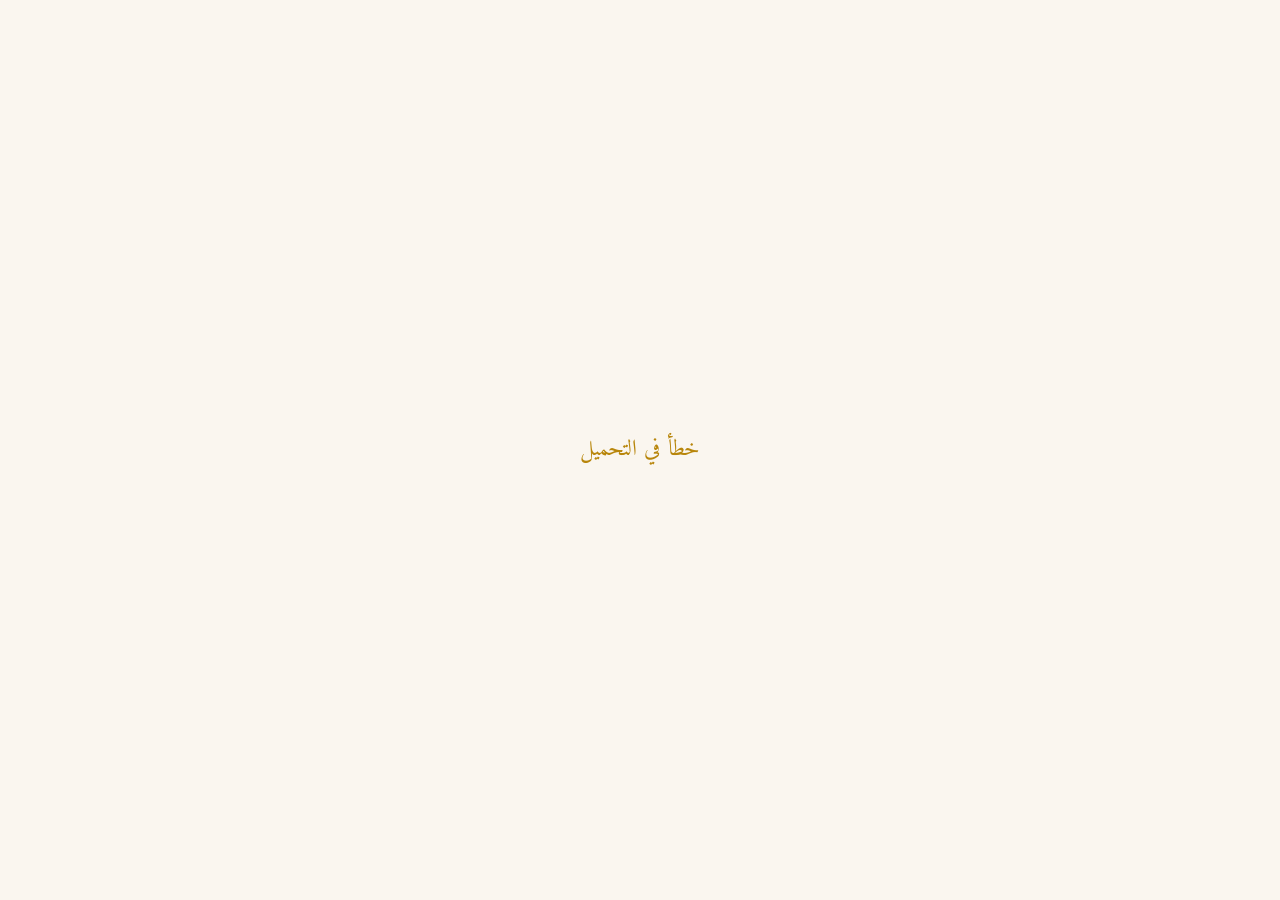
==== app/index.html @ 9d50c0c9 "Initial commit: Quran bil-Quran root-based connection dataset Three-layer dataset connecting Quranic" ====
<!DOCTYPE html>
<html lang="ar" dir="rtl">
<head>
    <meta charset="UTF-8">
    <meta name="viewport" content="width=device-width, initial-scale=1.0">
    <title>القرآن بالقرآن — Quran bil-Quran</title>
    <link rel="preconnect" href="https://fonts.googleapis.com">
    <link rel="preconnect" href="https://fonts.gstatic.com" crossorigin>
    <link href="https://fonts.googleapis.com/css2?family=Amiri:ital,wght@0,400;0,700;1,400&display=swap" rel="stylesheet">
    <link rel="stylesheet" href="css/style.css">
</head>
<body>
    <header id="header">
        <div class="header-right">
            <h1 class="logo">القرآن بالقرآن</h1>
        </div>
        <div class="header-center">
            <button id="prev-surah" class="nav-btn" title="السورة السابقة">→</button>
            <select id="surah-select"></select>
            <button id="next-surah" class="nav-btn" title="السورة التالية">←</button>
        </div>
        <div class="header-left">
            <span id="surah-info" class="surah-meta"></span>
        </div>
    </header>

    <main id="main">
        <section id="reader">
            <div id="surah-header" class="surah-title-block">
                <h2 id="surah-name-ar"></h2>
                <p id="surah-name-en"></p>
            </div>
            <div id="verses"></div>
        </section>

        <aside id="root-panel" class="panel-hidden">
            <div class="panel-header">
                <h3 id="panel-title">الجذر</h3>
                <button id="close-panel" class="close-btn">&times;</button>
            </div>
            <div class="panel-body">
                <div id="root-display" class="root-arabic"></div>
                <div id="root-buckwalter" class="root-translit"></div>
                <div id="root-meaning" class="root-meaning"></div>
                <div id="root-frequency" class="root-freq"></div>

                <div id="root-family-section" class="panel-section" style="display:none">
                    <h4>الأسرة الدلالية — Semantic Family</h4>
                    <div id="root-family-info"></div>
                </div>

                <div class="panel-section">
                    <h4 id="connected-header">الآيات المتصلة — Connected Verses</h4>
                    <div id="connected-verses"></div>
                    <button id="show-more-btn" style="display:none" class="show-more">عرض المزيد</button>
                </div>
            </div>
        </aside>
    </main>

    <div id="loading-overlay">
        <div class="loader">
            <div class="loader-text">جارٍ التحميل...</div>
        </div>
    </div>

    <script src="js/app.js"></script>
</body>
</html>
---- app/css/style.css ----
/* ── Variables ─────────────────────────────────────── */
:root {
    --bg: #faf6ef;
    --bg-alt: #f3ece0;
    --surface: #fff8f0;
    --text: #2c1810;
    --text-muted: #7a6553;
    --gold: #b8860b;
    --gold-light: rgba(184, 134, 11, 0.12);
    --gold-hover: rgba(184, 134, 11, 0.08);
    --green: #4a7c5e;
    --green-light: rgba(74, 124, 94, 0.10);
    --border: #e0d5c5;
    --panel-bg: #f7f1e8;
    --panel-width: 420px;
    --header-h: 56px;
    --verse-num: #a08050;
    --highlight: rgba(184, 134, 11, 0.18);
    --font-ar: 'Amiri', serif;
    --font-en: -apple-system, BlinkMacSystemFont, 'Segoe UI', system-ui, sans-serif;
    --radius: 8px;
}

/* ── Reset ──────────────────────────────────────── */
*, *::before, *::after { box-sizing: border-box; margin: 0; padding: 0; }

body {
    font-family: var(--font-ar);
    background: var(--bg);
    color: var(--text);
    line-height: 1.8;
    min-height: 100vh;
    overflow-x: hidden;
}

/* ── Header ─────────────────────────────────────── */
#header {
    position: sticky;
    top: 0;
    z-index: 100;
    display: flex;
    align-items: center;
    justify-content: space-between;
    height: var(--header-h);
    padding: 0 24px;
    background: var(--surface);
    border-bottom: 1px solid var(--border);
    backdrop-filter: blur(8px);
}

.logo {
    font-size: 1.3rem;
    font-weight: 700;
    color: var(--gold);
    white-space: nowrap;
}

.header-center {
    display: flex;
    align-items: center;
    gap: 8px;
}

#surah-select {
    font-family: var(--font-ar);
    font-size: 1.05rem;
    padding: 6px 32px 6px 12px;
    border: 1px solid var(--border);
    border-radius: var(--radius);
    background: var(--bg);
    color: var(--text);
    cursor: pointer;
    min-width: 200px;
    text-align: center;
}

.nav-btn {
    width: 36px;
    height: 36px;
    border: 1px solid var(--border);
    border-radius: var(--radius);
    background: var(--bg);
    color: var(--text-muted);
    font-size: 1.1rem;
    cursor: pointer;
    display: flex;
    align-items: center;
    justify-content: center;
    transition: background 0.15s;
}
.nav-btn:hover { background: var(--bg-alt); }
.nav-btn:disabled { opacity: 0.3; cursor: default; }

.surah-meta {
    font-family: var(--font-en);
    font-size: 0.8rem;
    color: var(--text-muted);
    white-space: nowrap;
}

/* ── Main Layout ────────────────────────────────── */
#main {
    display: flex;
    min-height: calc(100vh - var(--header-h));
}

#reader {
    flex: 1;
    max-width: 800px;
    margin: 0 auto;
    padding: 32px 24px 80px;
    transition: margin 0.3s ease;
}

.panel-open #reader {
    margin-left: 0;
    margin-right: auto;
}

/* ── Surah Title ────────────────────────────────── */
.surah-title-block {
    text-align: center;
    margin-bottom: 40px;
    padding: 24px 0;
}

.surah-title-block h2 {
    font-size: 2rem;
    font-weight: 700;
    color: var(--text);
    margin-bottom: 4px;
}

.surah-title-block p {
    font-family: var(--font-en);
    font-size: 0.9rem;
    color: var(--text-muted);
}

/* ── Verses ─────────────────────────────────────── */
.verse {
    display: flex;
    gap: 16px;
    align-items: flex-start;
    padding: 16px 0;
    border-bottom: 1px solid rgba(0,0,0,0.04);
}

.verse:last-child { border-bottom: none; }

.verse-num {
    flex-shrink: 0;
    width: 36px;
    height: 36px;
    display: flex;
    align-items: center;
    justify-content: center;
    font-family: var(--font-en);
    font-size: 0.75rem;
    font-weight: 600;
    color: var(--verse-num);
    border: 1.5px solid var(--verse-num);
    border-radius: 50%;
    margin-top: 8px;
    opacity: 0.7;
}

.verse-text {
    flex: 1;
    font-size: 1.55rem;
    line-height: 2.2;
    direction: rtl;
    text-align: justify;
}

/* ── Words ──────────────────────────────────────── */
.word {
    cursor: default;
    padding: 2px 1px;
    border-radius: 3px;
    transition: background 0.15s, color 0.15s;
    display: inline;
}

.word-has-root {
    cursor: pointer;
    border-bottom: 1.5px dotted rgba(184, 134, 11, 0.3);
}

.word-has-root:hover {
    background: var(--gold-hover);
    border-bottom-color: var(--gold);
}

.word-selected {
    background: var(--gold-light) !important;
    border-bottom: 2px solid var(--gold) !important;
    color: var(--gold);
}

.word-highlighted {
    background: var(--highlight);
    border-bottom: 1.5px solid rgba(184, 134, 11, 0.4);
}

/* ── Root Panel (Sidebar) ───────────────────────── */
#root-panel {
    position: fixed;
    top: var(--header-h);
    left: 0;
    width: var(--panel-width);
    height: calc(100vh - var(--header-h));
    background: var(--panel-bg);
    border-right: 1px solid var(--border);
    transform: translateX(-100%);
    transition: transform 0.3s ease;
    overflow-y: auto;
    z-index: 50;
    direction: rtl;
}

#root-panel.panel-visible {
    transform: translateX(0);
}

.panel-header {
    display: flex;
    align-items: center;
    justify-content: space-between;
    padding: 16px 20px;
    border-bottom: 1px solid var(--border);
    position: sticky;
    top: 0;
    background: var(--panel-bg);
    z-index: 1;
}

.panel-header h3 {
    font-size: 1rem;
    color: var(--text-muted);
}

.close-btn {
    width: 32px;
    height: 32px;
    border: none;
    background: none;
    font-size: 1.5rem;
    color: var(--text-muted);
    cursor: pointer;
    border-radius: var(--radius);
    display: flex;
    align-items: center;
    justify-content: center;
}
.close-btn:hover { background: var(--bg-alt); }

.panel-body {
    padding: 20px;
}

.root-arabic {
    font-size: 2.8rem;
    font-weight: 700;
    color: var(--gold);
    text-align: center;
    margin-bottom: 4px;
    letter-spacing: 4px;
}

.root-translit {
    font-family: var(--font-en);
    font-size: 0.85rem;
    color: var(--text-muted);
    text-align: center;
    margin-bottom: 12px;
    direction: ltr;
}

.root-meaning {
    font-family: var(--font-en);
    font-size: 0.9rem;
    color: var(--text);
    line-height: 1.6;
    margin-bottom: 16px;
    padding: 12px;
    background: var(--surface);
    border-radius: var(--radius);
    direction: ltr;
    text-align: left;
}

.root-freq {
    font-family: var(--font-en);
    font-size: 0.8rem;
    color: var(--text-muted);
    text-align: center;
    margin-bottom: 20px;
}

/* ── Panel Sections ─────────────────────────────── */
.panel-section {
    margin-top: 20px;
    padding-top: 16px;
    border-top: 1px solid var(--border);
}

.panel-section h4 {
    font-size: 0.9rem;
    color: var(--text-muted);
    margin-bottom: 12px;
}

/* ── Family Info ────────────────────────────────── */
.family-badge {
    display: inline-block;
    padding: 4px 12px;
    background: var(--green-light);
    color: var(--green);
    border-radius: 16px;
    font-size: 0.85rem;
    margin-bottom: 8px;
}

.family-meaning {
    font-family: var(--font-en);
    font-size: 0.8rem;
    color: var(--text-muted);
    margin-bottom: 10px;
    direction: ltr;
    text-align: left;
}

.family-roots {
    display: flex;
    flex-wrap: wrap;
    gap: 6px;
    margin-top: 8px;
}

.family-root-chip {
    padding: 4px 10px;
    background: var(--surface);
    border: 1px solid var(--border);
    border-radius: 14px;
    font-size: 0.95rem;
    cursor: pointer;
    transition: background 0.15s, border-color 0.15s;
}

.family-root-chip:hover {
    background: var(--gold-light);
    border-color: var(--gold);
}

.family-root-chip.active {
    background: var(--gold-light);
    border-color: var(--gold);
    color: var(--gold);
}

/* ── Connected Verses ───────────────────────────── */
.connected-group {
    margin-bottom: 16px;
}

.connected-group-header {
    font-family: var(--font-en);
    font-size: 0.75rem;
    font-weight: 600;
    color: var(--green);
    text-transform: uppercase;
    letter-spacing: 0.5px;
    margin-bottom: 6px;
    direction: ltr;
    text-align: left;
}

.connected-verse {
    display: block;
    padding: 10px 12px;
    margin-bottom: 4px;
    background: var(--surface);
    border-radius: var(--radius);
    cursor: pointer;
    text-decoration: none;
    color: var(--text);
    transition: background 0.15s;
    border: 1px solid transparent;
}

.connected-verse:hover {
    background: var(--gold-hover);
    border-color: var(--gold-light);
}

.connected-verse-key {
    font-family: var(--font-en);
    font-size: 0.75rem;
    color: var(--verse-num);
    font-weight: 600;
    margin-bottom: 2px;
    direction: ltr;
    display: inline-block;
}

.connected-verse-text {
    font-size: 1.05rem;
    line-height: 1.7;
    color: var(--text);
    display: -webkit-box;
    -webkit-line-clamp: 2;
    -webkit-box-orient: vertical;
    overflow: hidden;
}

.show-more {
    display: block;
    width: 100%;
    padding: 10px;
    margin-top: 8px;
    background: var(--surface);
    border: 1px solid var(--border);
    border-radius: var(--radius);
    font-family: var(--font-ar);
    font-size: 0.9rem;
    color: var(--gold);
    cursor: pointer;
    transition: background 0.15s;
}
.show-more:hover { background: var(--gold-hover); }

/* ── Loading ────────────────────────────────────── */
#loading-overlay {
    position: fixed;
    inset: 0;
    background: var(--bg);
    display: flex;
    align-items: center;
    justify-content: center;
    z-index: 1000;
    transition: opacity 0.3s;
}

#loading-overlay.hidden {
    opacity: 0;
    pointer-events: none;
}

.loader-text {
    font-size: 1.4rem;
    color: var(--gold);
    animation: pulse 1.5s ease-in-out infinite;
}

@keyframes pulse {
    0%, 100% { opacity: 0.4; }
    50% { opacity: 1; }
}

/* ── Scrollbar ──────────────────────────────────── */
::-webkit-scrollbar { width: 6px; }
::-webkit-scrollbar-track { background: transparent; }
::-webkit-scrollbar-thumb { background: var(--border); border-radius: 3px; }
::-webkit-scrollbar-thumb:hover { background: var(--text-muted); }

/* ── Responsive ─────────────────────────────────── */
@media (max-width: 900px) {
    :root { --panel-width: 100vw; }

    #root-panel {
        top: 0;
        height: 100vh;
    }

    #reader { padding: 20px 16px 60px; }

    .verse-text { font-size: 1.35rem; }

    .header-left { display: none; }

    .logo { font-size: 1.1rem; }

    #surah-select { min-width: 140px; font-size: 0.95rem; }
}

@media (max-width: 500px) {
    #header { padding: 0 12px; }
    .verse { gap: 10px; }
    .verse-num { width: 28px; height: 28px; font-size: 0.65rem; }
    .verse-text { font-size: 1.2rem; line-height: 2; }
    .root-arabic { font-size: 2.2rem; }
}
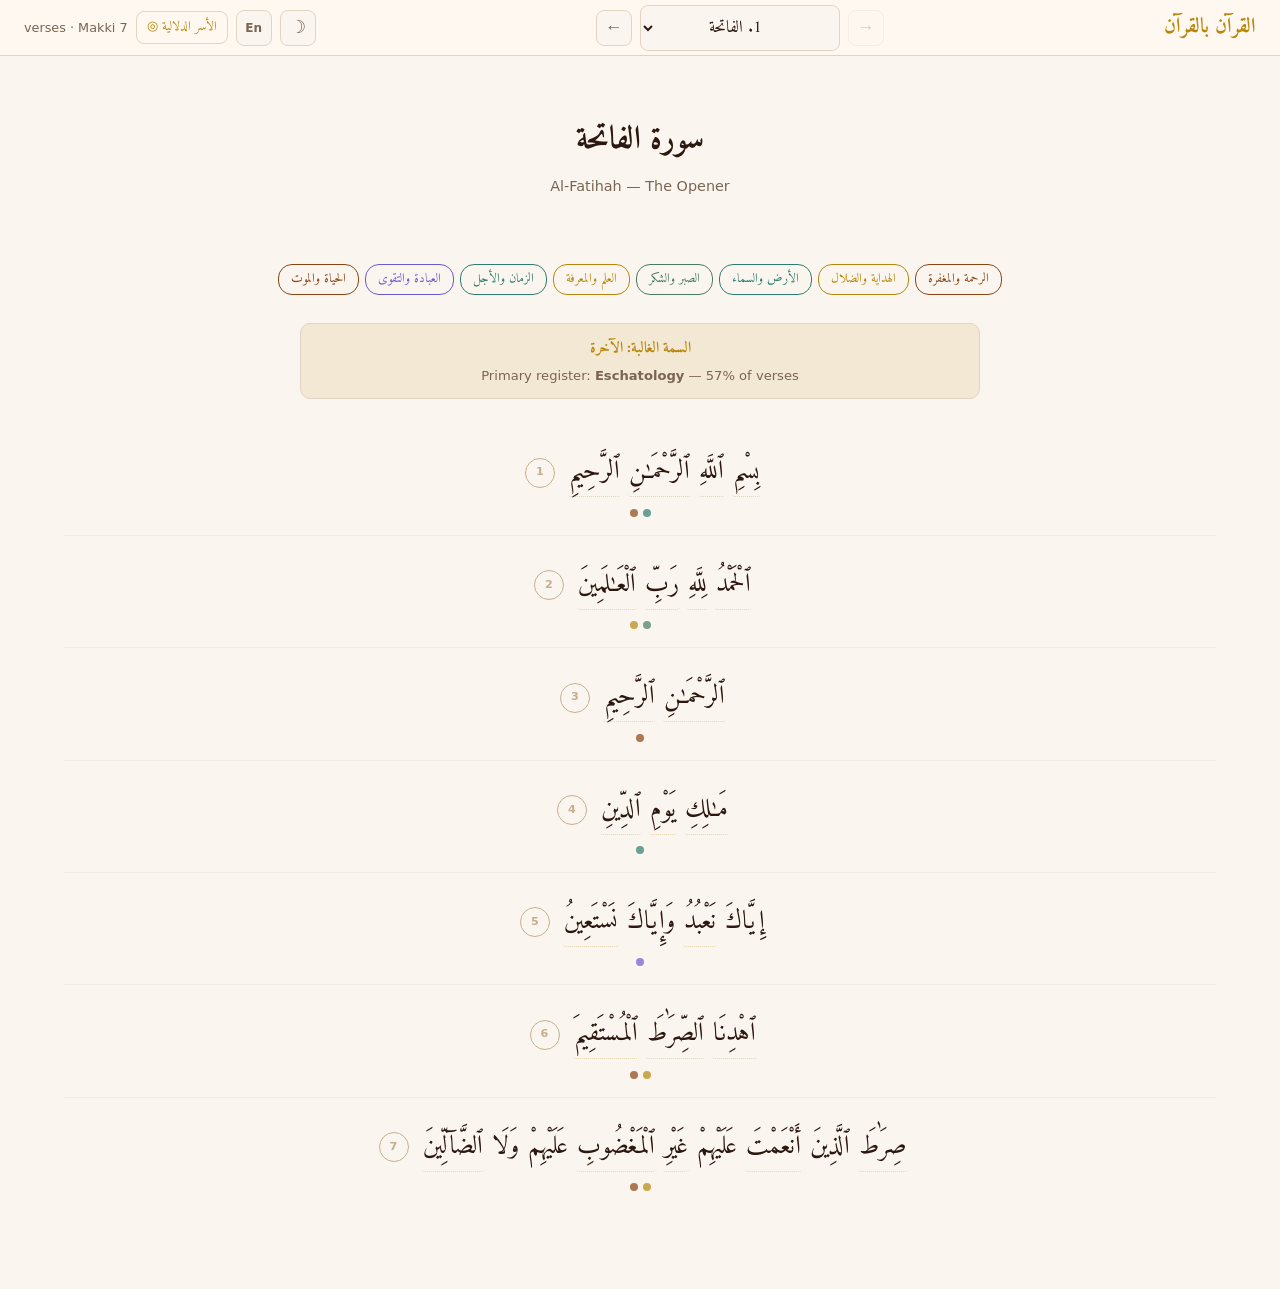
==== commit 2f6829f6: "Add dark mode, thematic insights, and English translation layer Three major features for the reader:" ====
--- a/app/index.html
+++ b/app/index.html
@@ -8,6 +8,7 @@
     <link rel="preconnect" href="https://fonts.gstatic.com" crossorigin>
     <link href="https://fonts.googleapis.com/css2?family=Amiri:ital,wght@0,400;0,700;1,400&display=swap" rel="stylesheet">
     <link rel="stylesheet" href="css/style.css">
+    <script>if(localStorage.getItem('qbq-dark-mode')==='true')document.documentElement.classList.add('dark-mode')</script>
 </head>
 <body>
     <header id="header">
@@ -20,6 +21,9 @@
             <button id="next-surah" class="nav-btn" title="السورة التالية">←</button>
         </div>
         <div class="header-left">
+            <button id="theme-toggle" class="theme-toggle-btn" title="Toggle dark mode">☽</button>
+            <button id="translation-toggle" class="trans-toggle-btn" title="Toggle English translation">En</button>
+            <a href="themes.html" class="themes-link" title="Thematic Connections">الأسر الدلالية ◎</a>
             <span id="surah-info" class="surah-meta"></span>
         </div>
     </header>
@@ -30,6 +34,8 @@
                 <h2 id="surah-name-ar"></h2>
                 <p id="surah-name-en"></p>
             </div>
+            <div id="surah-themes" class="surah-theme-bar" style="display:none"></div>
+            <div id="surah-insight" class="surah-insight" style="display:none"></div>
             <div id="verses"></div>
         </section>
 
@@ -43,6 +49,18 @@
                 <div id="root-buckwalter" class="root-translit"></div>
                 <div id="root-meaning" class="root-meaning"></div>
                 <div id="root-frequency" class="root-freq"></div>
+
+                <div id="mufradat-section" class="panel-section" style="display:none">
+                    <h4>المفردات — Mufradat al-Quran</h4>
+                    <div id="mufradat-root" class="mufradat-root"></div>
+                    <div id="mufradat-text" class="mufradat-text"></div>
+                    <div id="mufradat-verses" class="mufradat-verses"></div>
+                </div>
+
+                <div id="furuq-section" class="panel-section" style="display:none">
+                    <h4>الفروق اللغوية — Linguistic Distinctions</h4>
+                    <div id="furuq-list"></div>
+                </div>
 
                 <div id="root-family-section" class="panel-section" style="display:none">
                     <h4>الأسرة الدلالية — Semantic Family</h4>
@@ -64,6 +82,6 @@
         </div>
     </div>
 
-    <script src="js/app.js"></script>
+    <script src="js/app.js?v=5"></script>
 </body>
 </html>
--- a/app/css/style.css
+++ b/app/css/style.css
@@ -12,7 +12,7 @@
     --green-light: rgba(74, 124, 94, 0.10);
     --border: #e0d5c5;
     --panel-bg: #f7f1e8;
-    --panel-width: 420px;
+    --panel-width: 50%;
     --header-h: 56px;
     --verse-num: #a08050;
     --highlight: rgba(184, 134, 11, 0.18);
@@ -20,6 +20,50 @@
     --font-en: -apple-system, BlinkMacSystemFont, 'Segoe UI', system-ui, sans-serif;
     --radius: 8px;
 }
+
+/* ── Group Colors (semantic families) ──────────── */
+:root {
+    --group-0: #b8860b;   /* الإلهيات — Theology */
+    --group-1: #4a7c5e;   /* الأخلاق — Ethics */
+    --group-2: #8b4513;   /* الآخرة — Eschatology */
+    --group-3: #2e7d6e;   /* الطبيعة — Nature */
+    --group-4: #6a5acd;   /* الإنسان — Human */
+    --group-5: #cd5c5c;   /* المجتمع — Society */
+}
+
+/* ── Dark Mode ─────────────────────────────────── */
+.dark-mode {
+    --bg: #1a1612;
+    --bg-alt: #231e18;
+    --surface: #2a2420;
+    --text: #e8dfd5;
+    --text-muted: #a09080;
+    --gold: #d4a020;
+    --gold-light: rgba(212, 160, 32, 0.15);
+    --gold-hover: rgba(212, 160, 32, 0.10);
+    --green: #6aaa80;
+    --green-light: rgba(106, 170, 128, 0.12);
+    --border: #3a3028;
+    --panel-bg: #221c16;
+    --verse-num: #c09060;
+    --highlight: rgba(212, 160, 32, 0.20);
+    --group-0: #d4a020;
+    --group-1: #6aaa80;
+    --group-2: #c07030;
+    --group-3: #45b8a0;
+    --group-4: #8a7ae8;
+    --group-5: #e07070;
+}
+
+.dark-mode #header {
+    background: rgba(42, 36, 32, 0.92);
+}
+
+.dark-mode .verse {
+    border-bottom-color: rgba(255, 255, 255, 0.04);
+}
+
+.dark-mode ::-webkit-scrollbar-thumb { background: #4a3e30; }
 
 /* ── Reset ──────────────────────────────────────── */
 *, *::before, *::after { box-sizing: border-box; margin: 0; padding: 0; }
@@ -98,23 +142,65 @@
     white-space: nowrap;
 }
 
+.themes-link {
+    font-size: 0.8rem;
+    color: var(--gold);
+    text-decoration: none;
+    padding: 4px 10px;
+    border: 1px solid var(--border);
+    border-radius: var(--radius);
+    transition: background 0.15s;
+    white-space: nowrap;
+}
+.themes-link:hover { background: var(--gold-hover); }
+
+.header-left {
+    display: flex;
+    align-items: center;
+    gap: 8px;
+}
+
+.theme-toggle-btn,
+.trans-toggle-btn {
+    width: 36px;
+    height: 36px;
+    border: 1px solid var(--border);
+    border-radius: var(--radius);
+    background: var(--bg);
+    color: var(--text-muted);
+    font-size: 1.1rem;
+    cursor: pointer;
+    display: flex;
+    align-items: center;
+    justify-content: center;
+    transition: background 0.15s, color 0.15s, border-color 0.15s;
+}
+.theme-toggle-btn:hover,
+.trans-toggle-btn:hover { background: var(--bg-alt); }
+
+.trans-toggle-btn {
+    font-family: var(--font-en);
+    font-size: 0.75rem;
+    font-weight: 700;
+}
+.trans-toggle-btn.active {
+    background: var(--gold-light);
+    color: var(--gold);
+    border-color: var(--gold);
+}
+
 /* ── Main Layout ────────────────────────────────── */
 #main {
-    display: flex;
     min-height: calc(100vh - var(--header-h));
+    transition: margin 0.3s ease;
+}
+
+.panel-open #main {
+    margin-left: var(--panel-width);
 }
 
 #reader {
-    flex: 1;
-    max-width: 800px;
-    margin: 0 auto;
-    padding: 32px 24px 80px;
-    transition: margin 0.3s ease;
-}
-
-.panel-open #reader {
-    margin-left: 0;
-    margin-right: auto;
+    padding: 32px 5% 80px;
 }
 
 /* ── Surah Title ────────────────────────────────── */
@@ -139,38 +225,38 @@
 
 /* ── Verses ─────────────────────────────────────── */
 .verse {
-    display: flex;
-    gap: 16px;
-    align-items: flex-start;
-    padding: 16px 0;
+    padding: 18px 0;
     border-bottom: 1px solid rgba(0,0,0,0.04);
+    text-align: center;
 }
 
 .verse:last-child { border-bottom: none; }
 
+.verse-text {
+    font-size: 1.6rem;
+    line-height: 2.4;
+    direction: rtl;
+    text-align: center;
+}
+
 .verse-num {
-    flex-shrink: 0;
-    width: 36px;
-    height: 36px;
-    display: flex;
+    display: inline-flex;
     align-items: center;
     justify-content: center;
-    font-family: var(--font-en);
-    font-size: 0.75rem;
+    width: 30px;
+    height: 30px;
+    font-family: var(--font-en);
+    font-size: 0.7rem;
     font-weight: 600;
     color: var(--verse-num);
     border: 1.5px solid var(--verse-num);
     border-radius: 50%;
-    margin-top: 8px;
-    opacity: 0.7;
-}
-
-.verse-text {
-    flex: 1;
-    font-size: 1.55rem;
-    line-height: 2.2;
-    direction: rtl;
-    text-align: justify;
+    opacity: 0.6;
+    margin: 0 6px;
+    vertical-align: middle;
+    /* clickable — hover/active styles in tafsir section */
+    cursor: pointer;
+    transition: opacity 0.15s, transform 0.15s, background 0.15s;
 }
 
 /* ── Words ──────────────────────────────────────── */
@@ -208,6 +294,7 @@
     position: fixed;
     top: var(--header-h);
     left: 0;
+    right: auto;
     width: var(--panel-width);
     height: calc(100vh - var(--header-h));
     background: var(--panel-bg);
@@ -359,6 +446,99 @@
     color: var(--gold);
 }
 
+/* ── Mufradat (Classical Lexicon) ───────────────── */
+.mufradat-root {
+    font-size: 1.1rem;
+    font-weight: 700;
+    color: var(--gold);
+    margin-bottom: 8px;
+}
+
+.mufradat-text {
+    font-size: 1.05rem;
+    line-height: 2;
+    color: var(--text);
+    margin-bottom: 12px;
+    padding: 12px;
+    background: var(--surface);
+    border-radius: var(--radius);
+    max-height: 200px;
+    overflow-y: auto;
+}
+
+.mufradat-verses-label {
+    font-size: 0.8rem;
+    color: var(--text-muted);
+    display: block;
+    margin-bottom: 6px;
+}
+
+.mufradat-verse-chips {
+    display: flex;
+    flex-wrap: wrap;
+    gap: 4px;
+    direction: ltr;
+}
+
+.mufradat-verse-chip {
+    font-family: var(--font-en);
+    font-size: 0.7rem;
+    padding: 2px 8px;
+    background: var(--surface);
+    border: 1px solid var(--border);
+    border-radius: 10px;
+    color: var(--verse-num);
+    text-decoration: none;
+    cursor: pointer;
+    transition: background 0.15s, border-color 0.15s;
+}
+.mufradat-verse-chip:hover {
+    background: var(--gold-light);
+    border-color: var(--gold);
+    color: var(--gold);
+}
+
+.mufradat-verse-more {
+    font-family: var(--font-en);
+    font-size: 0.7rem;
+    padding: 2px 8px;
+    color: var(--text-muted);
+}
+
+/* ── Furuq (Linguistic Distinctions) ────────────── */
+.furuq-card {
+    padding: 10px 12px;
+    margin-bottom: 8px;
+    background: var(--surface);
+    border-radius: var(--radius);
+    border: 1px solid transparent;
+    transition: border-color 0.15s;
+}
+.furuq-card:hover {
+    border-color: var(--border);
+}
+
+.furuq-pair {
+    font-size: 1rem;
+    font-weight: 700;
+    color: var(--green);
+    margin-bottom: 6px;
+}
+
+.furuq-text {
+    font-size: 0.95rem;
+    line-height: 1.9;
+    color: var(--text);
+}
+
+.furuq-more {
+    font-family: var(--font-en);
+    font-size: 0.75rem;
+    color: var(--text-muted);
+    text-align: center;
+    padding: 6px;
+}
+
 /* ── Connected Verses ───────────────────────────── */
 .connected-group {
     margin-bottom: 16px;
@@ -430,6 +610,114 @@
 }
 .show-more:hover { background: var(--gold-hover); }
 
+/* ── Verse Number (clickable for tafsir) ───────── */
+.verse-num:hover {
+    opacity: 1;
+    transform: scale(1.15);
+    background: var(--gold-light);
+}
+.verse-num.tafsir-open {
+    opacity: 1;
+    background: var(--gold-light);
+    border-color: var(--gold);
+    color: var(--gold);
+}
+
+/* ── Tafsir Block ──────────────────────────────── */
+.tafsir-block {
+    max-height: 0;
+    overflow: hidden;
+    transition: max-height 0.35s ease, opacity 0.25s ease;
+    opacity: 0;
+}
+.tafsir-block.open {
+    max-height: 2000px;
+    opacity: 1;
+}
+
+.tafsir-inner {
+    margin: 12px auto;
+    max-width: 720px;
+    padding: 16px 20px;
+    background: var(--surface);
+    border: 1px solid var(--border);
+    border-radius: var(--radius);
+    direction: rtl;
+    text-align: right;
+}
+
+.tafsir-toolbar {
+    display: flex;
+    align-items: center;
+    justify-content: space-between;
+    margin-bottom: 12px;
+    padding-bottom: 10px;
+    border-bottom: 1px solid var(--border);
+}
+
+.tafsir-label {
+    font-size: 0.8rem;
+    color: var(--text-muted);
+    font-weight: 600;
+}
+
+.tafsir-select {
+    font-family: var(--font-ar);
+    font-size: 0.85rem;
+    padding: 4px 10px;
+    border: 1px solid var(--border);
+    border-radius: var(--radius);
+    background: var(--bg);
+    color: var(--text);
+    cursor: pointer;
+    direction: rtl;
+}
+
+.tafsir-text {
+    font-size: 1.15rem;
+    line-height: 2;
+    color: var(--text);
+}
+.tafsir-text p {
+    margin-bottom: 8px;
+}
+.tafsir-text p:last-child {
+    margin-bottom: 0;
+}
+
+/* Tafsir loading spinner */
+.tafsir-loading {
+    text-align: center;
+    padding: 20px;
+    color: var(--gold);
+    font-size: 0.95rem;
+    animation: pulse 1.2s ease-in-out infinite;
+}
+
+/* Tafsir error */
+.tafsir-error {
+    text-align: center;
+    padding: 16px;
+    color: var(--text-muted);
+    font-size: 0.85rem;
+}
+.tafsir-retry {
+    display: inline-block;
+    margin-top: 6px;
+    padding: 4px 14px;
+    background: var(--bg);
+    border: 1px solid var(--border);
+    border-radius: var(--radius);
+    font-family: var(--font-ar);
+    font-size: 0.85rem;
+    color: var(--gold);
+    cursor: pointer;
+    transition: background 0.15s;
+}
+.tafsir-retry:hover {
+    background: var(--gold-hover);
+}
+
 /* ── Loading ────────────────────────────────────── */
 #loading-overlay {
     position: fixed;
@@ -458,6 +746,136 @@
     50% { opacity: 1; }
 }
 
+/* ── Thematic Indicators ──────────────────────── */
+.verse-themes {
+    display: flex;
+    justify-content: center;
+    gap: 5px;
+    margin-top: 6px;
+    opacity: 0.7;
+}
+
+.theme-dot {
+    width: 8px;
+    height: 8px;
+    border-radius: 50%;
+    display: inline-block;
+    transition: transform 0.15s, opacity 0.15s;
+    cursor: default;
+}
+.theme-dot:hover {
+    transform: scale(1.8);
+    opacity: 1;
+}
+
+.theme-dot[data-group="0"] { background: var(--group-0); }
+.theme-dot[data-group="1"] { background: var(--group-1); }
+.theme-dot[data-group="2"] { background: var(--group-2); }
+.theme-dot[data-group="3"] { background: var(--group-3); }
+.theme-dot[data-group="4"] { background: var(--group-4); }
+.theme-dot[data-group="5"] { background: var(--group-5); }
+
+.surah-theme-bar {
+    display: flex;
+    flex-wrap: wrap;
+    justify-content: center;
+    gap: 6px;
+    margin-bottom: 28px;
+    padding: 0 5%;
+}
+
+.surah-theme-chip {
+    font-size: 0.8rem;
+    padding: 3px 12px;
+    border: 1.5px solid;
+    border-radius: 14px;
+    background: transparent;
+    white-space: nowrap;
+    transition: background 0.15s;
+    cursor: default;
+}
+
+.themes-hidden .verse-themes,
+.themes-hidden .surah-theme-bar { display: none; }
+.themes-hidden .surah-insight { display: none !important; }
+
+/* ── Surah Thematic Insight ─────────────────── */
+.surah-insight {
+    text-align: center;
+    max-width: 680px;
+    margin: 0 auto 24px;
+    padding: 12px 20px;
+    font-family: var(--font-en);
+    font-size: 0.82rem;
+    line-height: 1.65;
+    color: var(--text-muted);
+    border: 1px solid var(--border);
+    border-radius: 10px;
+    background: var(--gold-light);
+}
+.surah-insight .insight-label {
+    font-family: var(--font-ar);
+    font-size: 0.95rem;
+    color: var(--gold);
+    font-weight: 700;
+    display: block;
+    margin-bottom: 4px;
+}
+.surah-insight .insight-distinctive {
+    font-size: 0.78rem;
+    color: var(--text-muted);
+    margin-top: 4px;
+    opacity: 0.85;
+}
+
+/* ── Translation Row ─────────────────────────── */
+.verse-translation {
+    font-family: var(--font-en);
+    font-size: 0.9rem;
+    line-height: 1.7;
+    color: var(--text-muted);
+    text-align: center;
+    direction: ltr;
+    margin-top: 6px;
+    padding: 6px 12px;
+    max-width: 720px;
+    margin-left: auto;
+    margin-right: auto;
+    border-top: 1px dashed var(--border);
+}
+
+/* ── Word-by-Word Tooltip ────────────────────── */
+.word-has-wbw {
+    position: relative;
+}
+
+.word-has-wbw::after {
+    content: attr(data-wbw);
+    position: absolute;
+    bottom: 100%;
+    left: 50%;
+    transform: translateX(-50%);
+    background: var(--surface);
+    border: 1px solid var(--border);
+    border-radius: 6px;
+    padding: 3px 8px;
+    font-family: var(--font-en);
+    font-size: 0.72rem;
+    color: var(--text-muted);
+    white-space: nowrap;
+    pointer-events: none;
+    opacity: 0;
+    transition: opacity 0.15s;
+    z-index: 10;
+    direction: ltr;
+    box-shadow: 0 2px 8px rgba(0,0,0,0.08);
+}
+
+.word-has-wbw:hover::after,
+.word-has-wbw.wbw-visible::after {
+    opacity: 1;
+}
+
 /* ── Scrollbar ──────────────────────────────────── */
 ::-webkit-scrollbar { width: 6px; }
 ::-webkit-scrollbar-track { background: transparent; }
@@ -473,11 +891,17 @@
         height: 100vh;
     }
 
-    #reader { padding: 20px 16px 60px; }
+    .panel-open #main {
+        margin-left: 0;
+    }
+
+    #reader { padding: 20px 5% 60px; }
 
     .verse-text { font-size: 1.35rem; }
 
-    .header-left { display: none; }
+    .header-left { gap: 4px; }
+    .header-left .themes-link,
+    .header-left .surah-meta { display: none; }
 
     .logo { font-size: 1.1rem; }
 
@@ -486,8 +910,9 @@
 
 @media (max-width: 500px) {
     #header { padding: 0 12px; }
-    .verse { gap: 10px; }
-    .verse-num { width: 28px; height: 28px; font-size: 0.65rem; }
-    .verse-text { font-size: 1.2rem; line-height: 2; }
+    .verse-num { width: 24px; height: 24px; font-size: 0.6rem; }
+    .verse-text { font-size: 1.2rem; line-height: 2.1; }
     .root-arabic { font-size: 2.2rem; }
-}
+    .tafsir-inner { padding: 12px 14px; }
+    .tafsir-text { font-size: 1.05rem; line-height: 1.9; }
+}
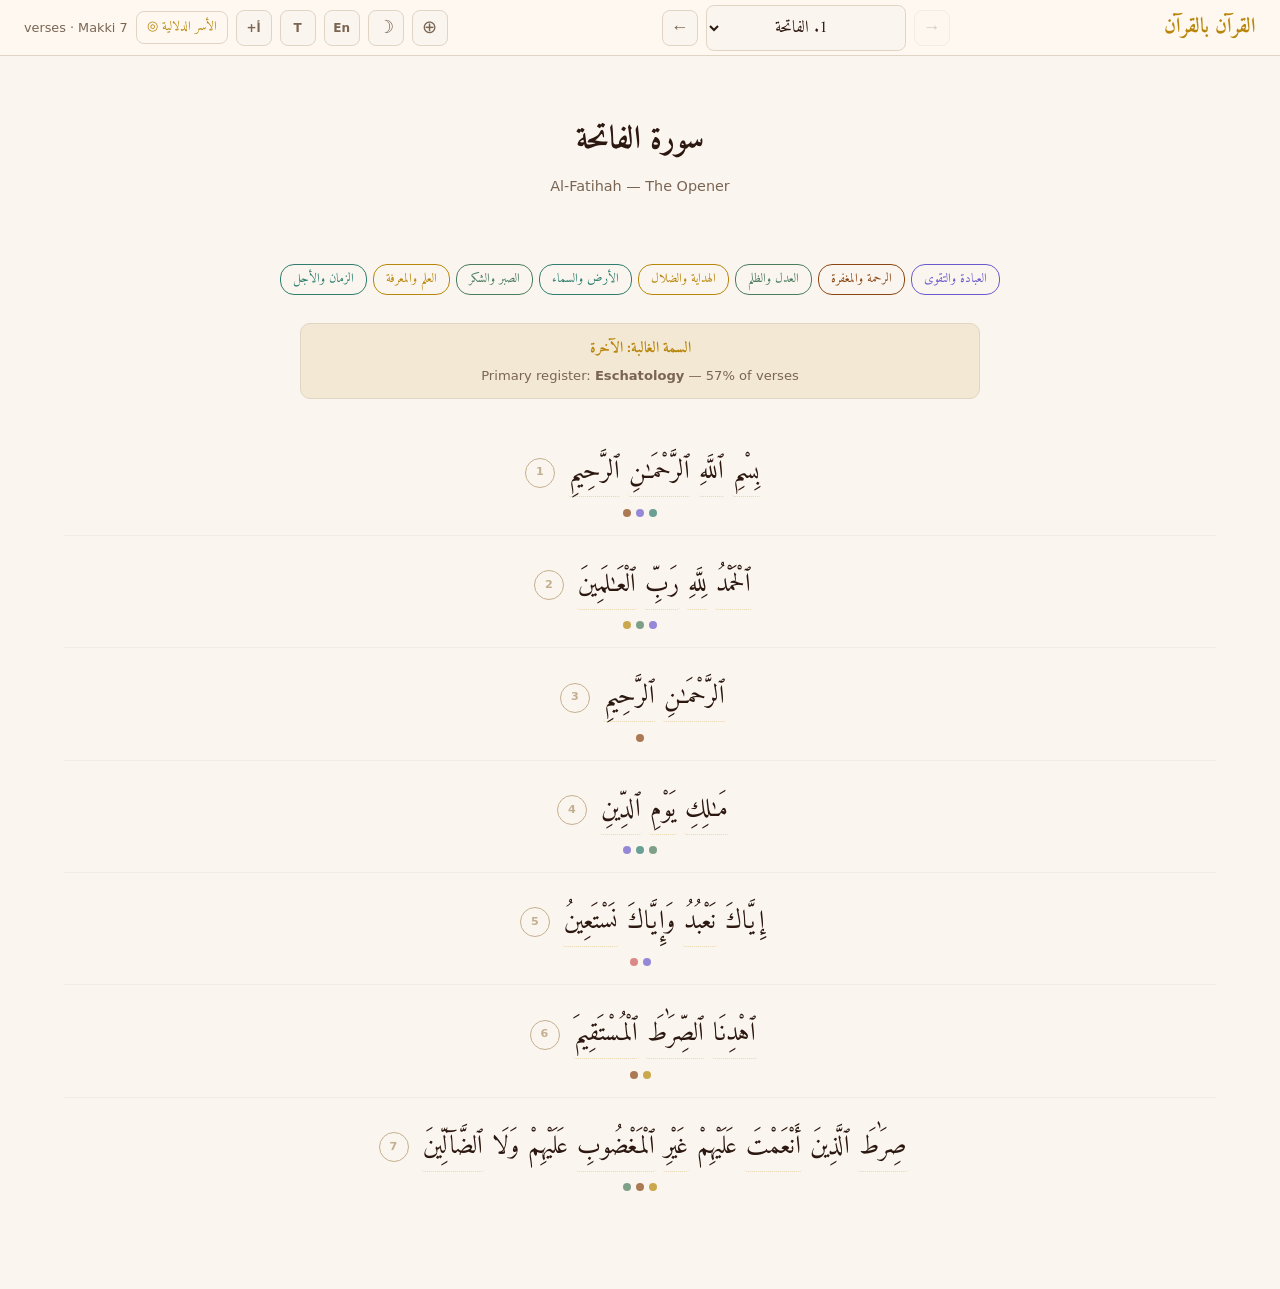
==== commit 913b5d07: "Add reader enhancements: root search, transliteration, tafsirs, and text scaling - Root search with " ====
--- a/app/index.html
+++ b/app/index.html
@@ -7,7 +7,7 @@
     <link rel="preconnect" href="https://fonts.googleapis.com">
     <link rel="preconnect" href="https://fonts.gstatic.com" crossorigin>
     <link href="https://fonts.googleapis.com/css2?family=Amiri:ital,wght@0,400;0,700;1,400&display=swap" rel="stylesheet">
-    <link rel="stylesheet" href="css/style.css">
+    <link rel="stylesheet" href="css/style.css?v=13">
     <script>if(localStorage.getItem('qbq-dark-mode')==='true')document.documentElement.classList.add('dark-mode')</script>
 </head>
 <body>
@@ -21,8 +21,16 @@
             <button id="next-surah" class="nav-btn" title="السورة التالية">←</button>
         </div>
         <div class="header-left">
+            <div id="root-search-wrap" class="root-search-wrap">
+                <button id="root-search-btn" class="root-search-btn" title="ابحث عن جذر — Search root">⊕</button>
+                <button id="search-mode-btn" class="search-mode-btn" style="display:none" title="Toggle: Roots / Furuq">جذر</button>
+                <input id="root-search-input" class="root-search-input" type="search" placeholder="جذر، معنى، buckwalter..." autocomplete="off" dir="rtl" style="display:none">
+                <ul id="root-search-results" class="root-search-results" style="display:none"></ul>
+            </div>
             <button id="theme-toggle" class="theme-toggle-btn" title="Toggle dark mode">☽</button>
             <button id="translation-toggle" class="trans-toggle-btn" title="Toggle English translation">En</button>
+            <button id="translit-toggle" class="trans-toggle-btn" title="Toggle transliteration">T</button>
+            <button id="text-scale-btn" class="trans-toggle-btn" title="Increase text size">أ+</button>
             <a href="themes.html" class="themes-link" title="Thematic Connections">الأسر الدلالية ◎</a>
             <span id="surah-info" class="surah-meta"></span>
         </div>
@@ -49,6 +57,7 @@
                 <div id="root-buckwalter" class="root-translit"></div>
                 <div id="root-meaning" class="root-meaning"></div>
                 <div id="root-frequency" class="root-freq"></div>
+                <div id="root-revelation" class="root-revelation"></div>
 
                 <div id="mufradat-section" class="panel-section" style="display:none">
                     <h4>المفردات — Mufradat al-Quran</h4>
@@ -67,6 +76,11 @@
                     <div id="root-family-info"></div>
                 </div>
 
+                <div id="cooccur-section" class="panel-section" style="display:none">
+                    <h4>الجذور المصاحبة — Co-occurring Roots</h4>
+                    <div id="cooccur-list" class="cooccur-list"></div>
+                </div>
+
                 <div class="panel-section">
                     <h4 id="connected-header">الآيات المتصلة — Connected Verses</h4>
                     <div id="connected-verses"></div>
@@ -82,6 +96,6 @@
         </div>
     </div>
 
-    <script src="js/app.js?v=5"></script>
+    <script src="js/app.js?v=13"></script>
 </body>
 </html>
--- a/app/css/style.css
+++ b/app/css/style.css
@@ -233,7 +233,7 @@
 .verse:last-child { border-bottom: none; }
 
 .verse-text {
-    font-size: 1.6rem;
+    font-size: calc(1.6rem * var(--text-scale, 1));
     line-height: 2.4;
     direction: rtl;
     text-align: center;
@@ -382,8 +382,48 @@
     font-size: 0.8rem;
     color: var(--text-muted);
     text-align: center;
-    margin-bottom: 20px;
-}
+    margin-bottom: 8px;
+}
+
+/* ── Revelation Indicator (Makki/Madani) ─────────── */
+.root-revelation {
+    display: flex;
+    align-items: center;
+    justify-content: center;
+    gap: 10px;
+    margin-bottom: 18px;
+    font-family: var(--font-en);
+    font-size: 0.75rem;
+    color: var(--text-muted);
+}
+.rev-bar {
+    display: flex;
+    width: 120px;
+    height: 6px;
+    border-radius: 3px;
+    overflow: hidden;
+    background: var(--bg-alt);
+}
+.rev-makki {
+    background: #c17d3e;
+    height: 100%;
+    transition: width 0.3s;
+}
+.rev-madani {
+    background: #3e8a5e;
+    height: 100%;
+    transition: width 0.3s;
+}
+.rev-label {
+    white-space: nowrap;
+}
+.rev-label.makki { color: #c17d3e; }
+.rev-label.madani { color: #3e8a5e; }
+
+[data-theme="dark"] .rev-makki { background: #d4944f; }
+[data-theme="dark"] .rev-madani { background: #56b07a; }
+[data-theme="dark"] .rev-label.makki { color: #d4944f; }
+[data-theme="dark"] .rev-label.madani { color: #56b07a; }
 
 /* ── Panel Sections ─────────────────────────────── */
 .panel-section {
@@ -540,6 +580,81 @@
 }
 
 /* ── Connected Verses ───────────────────────────── */
+/* ── Co-occurrence Section ────────────────────── */
+.cooccur-list {
+    display: flex;
+    flex-direction: column;
+    gap: 10px;
+}
+.cooccur-item {
+    display: grid;
+    grid-template-columns: auto 1fr;
+    grid-template-rows: auto auto;
+    gap: 2px 10px;
+    padding: 8px 10px;
+    border-radius: 6px;
+    background: var(--bg-alt);
+    transition: background 0.15s;
+}
+.cooccur-item:hover {
+    background: var(--gold-light);
+}
+.cooccur-root {
+    grid-row: 1 / 3;
+    font-family: var(--font-ar);
+    font-size: 1.05rem;
+    color: var(--gold);
+    text-decoration: none;
+    cursor: pointer;
+    align-self: center;
+    white-space: nowrap;
+    direction: rtl;
+}
+.cooccur-root:hover {
+    text-decoration: underline;
+}
+.cooccur-info {
+    font-size: 0.72rem;
+    color: var(--text-muted);
+    overflow: hidden;
+    text-overflow: ellipsis;
+    white-space: nowrap;
+}
+.cooccur-bw {
+    font-family: var(--font-en);
+    color: var(--text-muted);
+    opacity: 0.7;
+}
+.cooccur-meaning {
+    font-family: var(--font-en);
+}
+.cooccur-bar-wrap {
+    display: flex;
+    align-items: center;
+    gap: 6px;
+    height: 6px;
+}
+.cooccur-bar-wrap {
+    position: relative;
+    height: 14px;
+}
+.cooccur-bar {
+    position: absolute;
+    left: 0; top: 4px;
+    height: 6px;
+    border-radius: 3px;
+    background: var(--gold);
+    opacity: 0.5;
+    transition: width 0.3s;
+}
+.cooccur-stat {
+    position: relative;
+    font-family: var(--font-en);
+    font-size: 0.65rem;
+    color: var(--text-muted);
+    z-index: 1;
+}
+
 .connected-group {
     margin-bottom: 16px;
 }
@@ -594,6 +709,18 @@
     overflow: hidden;
 }
 
+/* al-Raghib cited verse highlight */
+.connected-verse.raghib-cited {
+    border-inline-start: 3px solid var(--gold);
+    padding-inline-start: 8px;
+}
+.connected-verse.raghib-cited .connected-verse-key::after {
+    content: '📖';
+    font-size: 0.65rem;
+    margin-inline-start: 4px;
+    opacity: 0.7;
+}
+
 .show-more {
     display: block;
     width: 100%;
@@ -674,7 +801,7 @@
 }
 
 .tafsir-text {
-    font-size: 1.15rem;
+    font-size: calc(1.15rem * var(--text-scale, 1));
     line-height: 2;
     color: var(--text);
 }
@@ -683,6 +810,31 @@
 }
 .tafsir-text p:last-child {
     margin-bottom: 0;
+}
+
+/* Tafsir optgroup + Urdu/English styles */
+.tafsir-select optgroup {
+    font-weight: bold;
+    font-style: normal;
+    font-family: var(--font-ar);
+}
+.tafsir-text [lang="ur"],
+.tafsir-text .ur {
+    font-family: var(--font-ar);
+    line-height: 2.2;
+    direction: rtl;
+    text-align: right;
+}
+.tafsir-text .arabic,
+.tafsir-text .qpc-hafs {
+    font-family: var(--font-ar);
+    font-weight: 600;
+}
+.tafsir-text[dir="ltr"] {
+    direction: ltr;
+    text-align: left;
+    font-family: var(--font-en);
+    line-height: 1.8;
 }
 
 /* Tafsir loading spinner */
@@ -831,7 +983,7 @@
 /* ── Translation Row ─────────────────────────── */
 .verse-translation {
     font-family: var(--font-en);
-    font-size: 0.9rem;
+    font-size: calc(0.9rem * var(--text-scale, 1));
     line-height: 1.7;
     color: var(--text-muted);
     text-align: center;
@@ -844,6 +996,26 @@
     border-top: 1px dashed var(--border);
 }
 
+/* ── Transliteration Row ─────────────────────── */
+.verse-transliteration {
+    font-family: var(--font-en);
+    font-size: calc(0.85rem * var(--text-scale, 1));
+    font-style: italic;
+    line-height: 1.6;
+    color: var(--text-muted);
+    text-align: center;
+    direction: ltr;
+    margin-top: 4px;
+    padding: 4px 12px;
+    max-width: 720px;
+    margin-left: auto;
+    margin-right: auto;
+    border-top: 1px dotted var(--border);
+    opacity: 0.85;
+}
+.verse-transliteration u { text-decoration-color: var(--accent); }
+.verse-transliteration b { font-weight: 600; color: var(--text-main); }
+
 /* ── Word-by-Word Tooltip ────────────────────── */
 .word-has-wbw {
     position: relative;
@@ -876,6 +1048,208 @@
     opacity: 1;
 }
 
+/* ── Root Search ────────────────────────────────── */
+.root-search-wrap {
+    position: relative;
+    display: flex;
+    align-items: center;
+}
+
+.root-search-btn {
+    width: 36px;
+    height: 36px;
+    border: 1px solid var(--border);
+    border-radius: var(--radius);
+    background: var(--bg);
+    color: var(--text-muted);
+    font-size: 1.1rem;
+    cursor: pointer;
+    display: flex;
+    align-items: center;
+    justify-content: center;
+    transition: background 0.15s, color 0.15s, border-color 0.15s;
+}
+.root-search-btn:hover { background: var(--bg-alt); }
+.root-search-btn.active {
+    background: var(--gold-light);
+    color: var(--gold);
+    border-color: var(--gold);
+}
+
+.root-search-input {
+    font-family: var(--font-ar);
+    font-size: 0.95rem;
+    padding: 6px 12px;
+    border: 1px solid var(--border);
+    border-radius: var(--radius);
+    background: var(--bg);
+    color: var(--text);
+    width: 220px;
+    margin-right: 6px;
+    transition: width 0.2s ease, opacity 0.2s ease;
+}
+.root-search-input:focus {
+    outline: none;
+    border-color: var(--gold);
+    box-shadow: 0 0 0 2px var(--gold-light);
+}
+.root-search-input::-webkit-search-cancel-button {
+    -webkit-appearance: none;
+    cursor: pointer;
+    height: 14px;
+    width: 14px;
+    background: url("data:image/svg+xml,%3Csvg xmlns='http://www.w3.org/2000/svg' viewBox='0 0 24 24' fill='%237a6553'%3E%3Cpath d='M18 6L6 18M6 6l12 12' stroke='%237a6553' stroke-width='2' stroke-linecap='round'/%3E%3C/svg%3E") center/contain no-repeat;
+}
+
+.root-search-results {
+    position: absolute;
+    top: 100%;
+    right: 0;
+    width: 340px;
+    max-height: 420px;
+    overflow-y: auto;
+    background: var(--surface);
+    border: 1px solid var(--border);
+    border-radius: var(--radius);
+    box-shadow: 0 8px 24px rgba(0,0,0,0.12);
+    list-style: none;
+    z-index: 200;
+    margin-top: 4px;
+    padding: 4px 0;
+}
+
+.root-search-results li {
+    display: flex;
+    align-items: center;
+    gap: 10px;
+    padding: 8px 14px;
+    cursor: pointer;
+    transition: background 0.1s;
+    direction: rtl;
+}
+.root-search-results li:hover,
+.root-search-results li.active {
+    background: var(--gold-hover);
+}
+
+.root-search-results .sr-root {
+    font-size: 1.2rem;
+    font-weight: 700;
+    color: var(--gold);
+    min-width: 60px;
+    text-align: center;
+    letter-spacing: 2px;
+}
+
+.root-search-results .sr-info {
+    flex: 1;
+    min-width: 0;
+    direction: ltr;
+    text-align: left;
+}
+
+.root-search-results .sr-bw {
+    font-family: var(--font-en);
+    font-size: 0.72rem;
+    color: var(--text-muted);
+}
+
+.root-search-results .sr-meaning {
+    font-family: var(--font-en);
+    font-size: 0.78rem;
+    color: var(--text);
+    white-space: nowrap;
+    overflow: hidden;
+    text-overflow: ellipsis;
+}
+
+.root-search-results .sr-count {
+    font-family: var(--font-en);
+    font-size: 0.68rem;
+    color: var(--text-muted);
+    white-space: nowrap;
+}
+
+.root-search-results .sr-empty {
+    padding: 16px;
+    text-align: center;
+    font-family: var(--font-en);
+    font-size: 0.82rem;
+    color: var(--text-muted);
+}
+
+/* ── Search Mode Toggle ──────────────────────────── */
+.search-mode-btn {
+    background: var(--gold-light);
+    border: 1px solid var(--gold);
+    color: var(--gold);
+    font-family: var(--font-ar);
+    font-size: 0.72rem;
+    padding: 2px 7px;
+    border-radius: 10px;
+    cursor: pointer;
+    white-space: nowrap;
+    line-height: 1.3;
+    transition: background 0.15s, color 0.15s;
+}
+.search-mode-btn:hover {
+    background: var(--gold);
+    color: #fff;
+}
+.search-mode-btn.furuq-mode {
+    background: var(--gold);
+    color: #fff;
+}
+
+/* ── Furuq Search Results ────────────────────────── */
+.root-search-results li.furuq-item {
+    flex-direction: column;
+    align-items: stretch;
+    gap: 4px;
+    padding: 10px 12px;
+    cursor: default;
+}
+.furuq-pair-header {
+    display: flex;
+    align-items: center;
+    gap: 8px;
+    font-family: var(--font-ar);
+    font-size: 0.95rem;
+    color: var(--text);
+    direction: rtl;
+}
+.furuq-pair-header .furuq-vs {
+    color: var(--gold);
+    font-size: 0.75rem;
+    font-family: var(--font-en);
+}
+.furuq-text-preview {
+    font-family: var(--font-ar);
+    font-size: 0.78rem;
+    color: var(--text-muted);
+    direction: rtl;
+    line-height: 1.5;
+    max-height: 2.4em;
+    overflow: hidden;
+    text-overflow: ellipsis;
+    transition: max-height 0.3s;
+}
+.furuq-item.expanded .furuq-text-preview {
+    max-height: 500px;
+    overflow: visible;
+}
+.furuq-expand-hint {
+    font-family: var(--font-en);
+    font-size: 0.65rem;
+    color: var(--text-muted);
+    opacity: 0.6;
+    text-align: center;
+    margin-top: 2px;
+}
+.furuq-item.expanded .furuq-expand-hint {
+    display: none;
+}
+
 /* ── Scrollbar ──────────────────────────────────── */
 ::-webkit-scrollbar { width: 6px; }
 ::-webkit-scrollbar-track { background: transparent; }
@@ -897,12 +1271,15 @@
 
     #reader { padding: 20px 5% 60px; }
 
-    .verse-text { font-size: 1.35rem; }
+    .verse-text { font-size: calc(1.35rem * var(--text-scale, 1)); }
 
     .header-left { gap: 4px; }
     .header-left .themes-link,
     .header-left .surah-meta { display: none; }
 
+    .root-search-input { width: 150px; }
+    .root-search-results { width: 280px; }
+
     .logo { font-size: 1.1rem; }
 
     #surah-select { min-width: 140px; font-size: 0.95rem; }
@@ -911,8 +1288,8 @@
 @media (max-width: 500px) {
     #header { padding: 0 12px; }
     .verse-num { width: 24px; height: 24px; font-size: 0.6rem; }
-    .verse-text { font-size: 1.2rem; line-height: 2.1; }
+    .verse-text { font-size: calc(1.2rem * var(--text-scale, 1)); line-height: 2.1; }
     .root-arabic { font-size: 2.2rem; }
     .tafsir-inner { padding: 12px 14px; }
-    .tafsir-text { font-size: 1.05rem; line-height: 1.9; }
-}
+    .tafsir-text { font-size: calc(1.05rem * var(--text-scale, 1)); line-height: 1.9; }
+}
